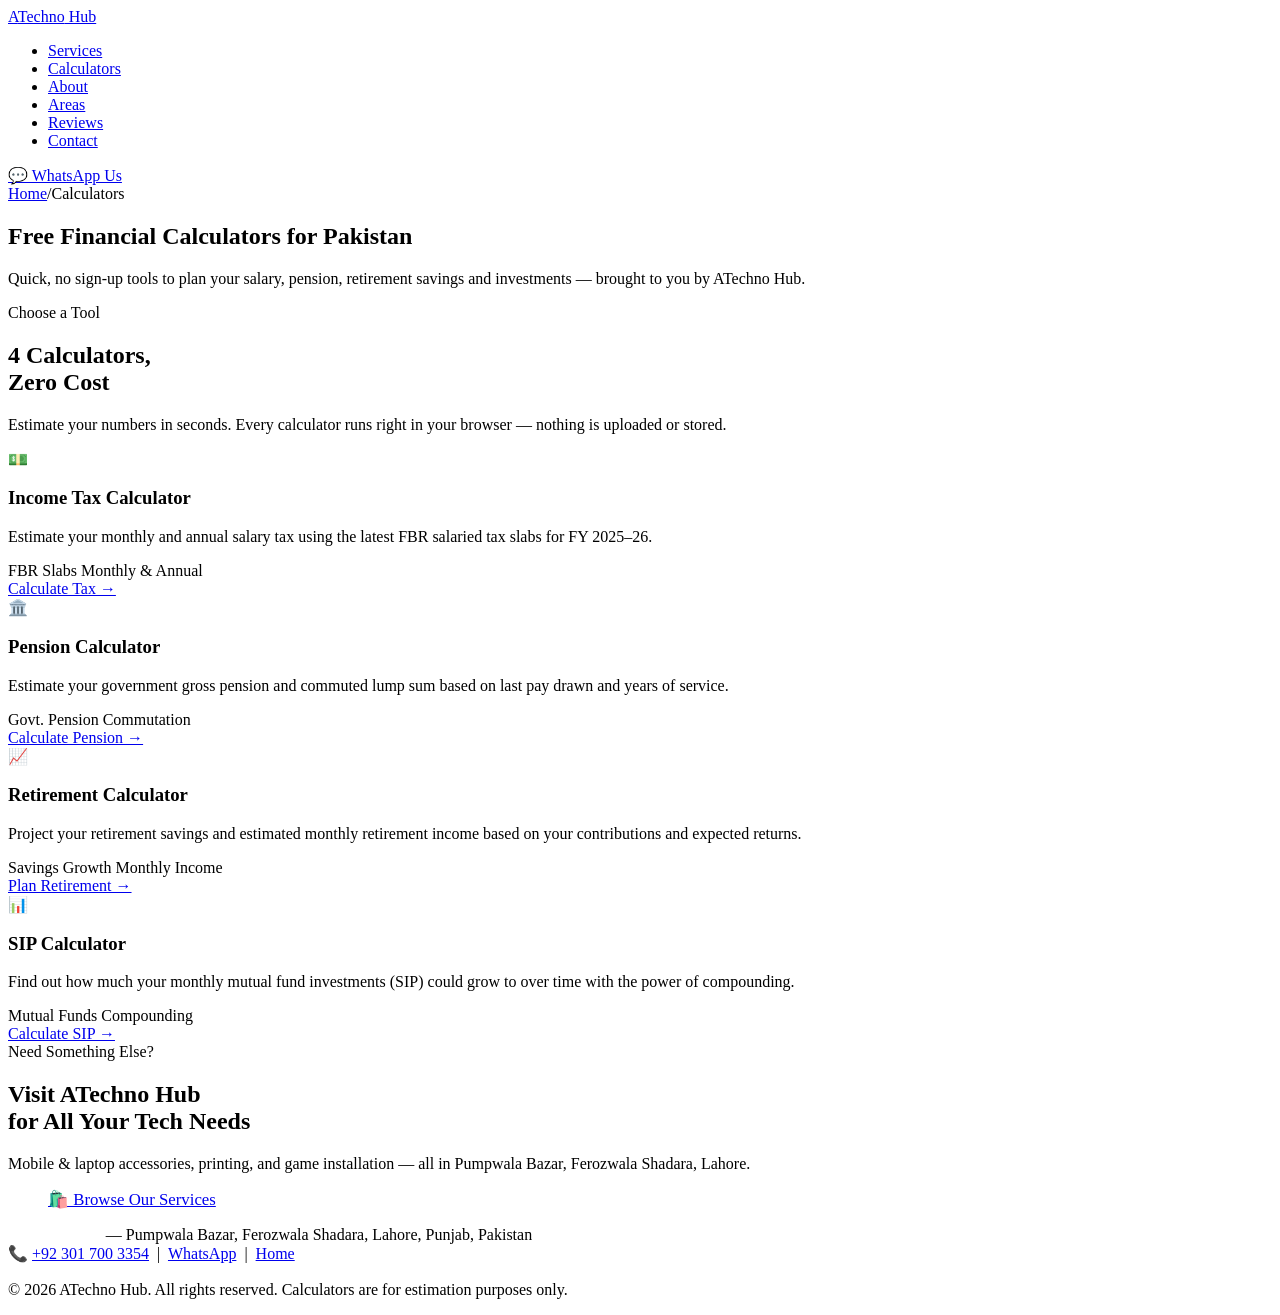
==== calculators.html @ f996f676 "Add files via upload" ====
<!DOCTYPE html>
<html lang="en">
<head>
<meta charset="UTF-8" />
<meta name="viewport" content="width=device-width, initial-scale=1.0" />
<title>Free Financial Calculators — Tax, Pension, Retirement & SIP | ATechno Hub</title>
<meta name="description" content="Free Pakistan financial calculators from ATechno Hub: Income Tax Calculator, Pension Calculator, Retirement Calculator and SIP Calculator. Fast, simple, no sign-up." />
<link rel="preconnect" href="https://fonts.googleapis.com" />
<link rel="preconnect" href="https://fonts.gstatic.com" crossorigin />
<link href="https://fonts.googleapis.com/css2?family=Syne:wght@400;600;700;800&family=Inter:wght@400;500;600&display=swap" rel="stylesheet" />
<link rel="stylesheet" href="assets/styles.css" />
</head>
<body>

<!-- NAV -->
<nav>
  <a href="index.html" class="nav-logo">A<span>Techno</span> Hub</a>
  <ul class="nav-links">
    <li><a href="index.html#services">Services</a></li>
    <li><a href="calculators.html" class="active">Calculators</a></li>
    <li><a href="index.html#about">About</a></li>
    <li><a href="index.html#areas">Areas</a></li>
    <li><a href="index.html#reviews">Reviews</a></li>
    <li><a href="index.html#contact">Contact</a></li>
  </ul>
  <a href="https://wa.me/923017003354" target="_blank" class="nav-cta">💬 WhatsApp Us</a>
</nav>

<!-- PAGE HERO -->
<section class="page-hero">
  <div class="breadcrumb">
    <a href="index.html">Home</a><span class="sep">/</span><span class="current">Calculators</span>
  </div>
  <h1>Free Financial Calculators for Pakistan</h1>
  <p>Quick, no sign-up tools to plan your salary, pension, retirement savings and investments — brought to you by ATechno Hub.</p>
</section>

<!-- CALCULATOR HUB GRID -->
<section id="calc-hub">
  <div class="container">
    <span class="section-label">Choose a Tool</span>
    <h2 class="section-title">4 Calculators,<br/>Zero Cost</h2>
    <p class="section-sub">Estimate your numbers in seconds. Every calculator runs right in your browser — nothing is uploaded or stored.</p>

    <div class="calc-hub-grid">

      <div class="service-card blue">
        <div class="service-icon blue">💵</div>
        <h3>Income Tax Calculator</h3>
        <p>Estimate your monthly and annual salary tax using the latest FBR salaried tax slabs for FY 2025–26.</p>
        <div class="service-tags">
          <span class="tag">FBR Slabs</span>
          <span class="tag">Monthly & Annual</span>
        </div>
        <a href="income-tax-calculator.html" class="card-link" style="margin-top:1rem;">Calculate Tax →</a>
      </div>

      <div class="service-card green">
        <div class="service-icon green">🏛️</div>
        <h3>Pension Calculator</h3>
        <p>Estimate your government gross pension and commuted lump sum based on last pay drawn and years of service.</p>
        <div class="service-tags">
          <span class="tag">Govt. Pension</span>
          <span class="tag">Commutation</span>
        </div>
        <a href="pension-calculator.html" class="card-link" style="margin-top:1rem;">Calculate Pension →</a>
      </div>

      <div class="service-card purple">
        <div class="service-icon purple">📈</div>
        <h3>Retirement Calculator</h3>
        <p>Project your retirement savings and estimated monthly retirement income based on your contributions and expected returns.</p>
        <div class="service-tags">
          <span class="tag">Savings Growth</span>
          <span class="tag">Monthly Income</span>
        </div>
        <a href="retirement-calculator.html" class="card-link" style="margin-top:1rem;">Plan Retirement →</a>
      </div>

      <div class="service-card amber">
        <div class="service-icon amber">📊</div>
        <h3>SIP Calculator</h3>
        <p>Find out how much your monthly mutual fund investments (SIP) could grow to over time with the power of compounding.</p>
        <div class="service-tags">
          <span class="tag">Mutual Funds</span>
          <span class="tag">Compounding</span>
        </div>
        <a href="sip-calculator.html" class="card-link" style="margin-top:1rem;">Calculate SIP →</a>
      </div>

    </div>
  </div>
</section>

<!-- CONTACT CTA -->
<section id="contact">
  <div class="container">
    <span class="section-label">Need Something Else?</span>
    <h2 class="section-title">Visit ATechno Hub<br/>for All Your Tech Needs</h2>
    <p class="section-sub">Mobile & laptop accessories, printing, and game installation — all in Pumpwala Bazar, Ferozwala Shadara, Lahore.</p>
    <a href="index.html#services" class="btn-primary" style="font-size:1.05rem; padding:1rem 2.5rem;">🛍️ Browse Our Services</a>
  </div>
</section>

<!-- FOOTER -->
<footer>
  <p>
    <strong style="color:rgba(255,255,255,0.7);">ATechno Hub</strong> — Pumpwala Bazar, Ferozwala Shadara, Lahore, Punjab, Pakistan<br/>
    📞 <a href="tel:+923017003354">+92 301 700 3354</a> &nbsp;|&nbsp;
    <a href="https://wa.me/923017003354" target="_blank">WhatsApp</a> &nbsp;|&nbsp;
    <a href="index.html">Home</a><br/><br/>
    © 2026 ATechno Hub. All rights reserved. Calculators are for estimation purposes only.
  </p>
</footer>

</body>
</html>
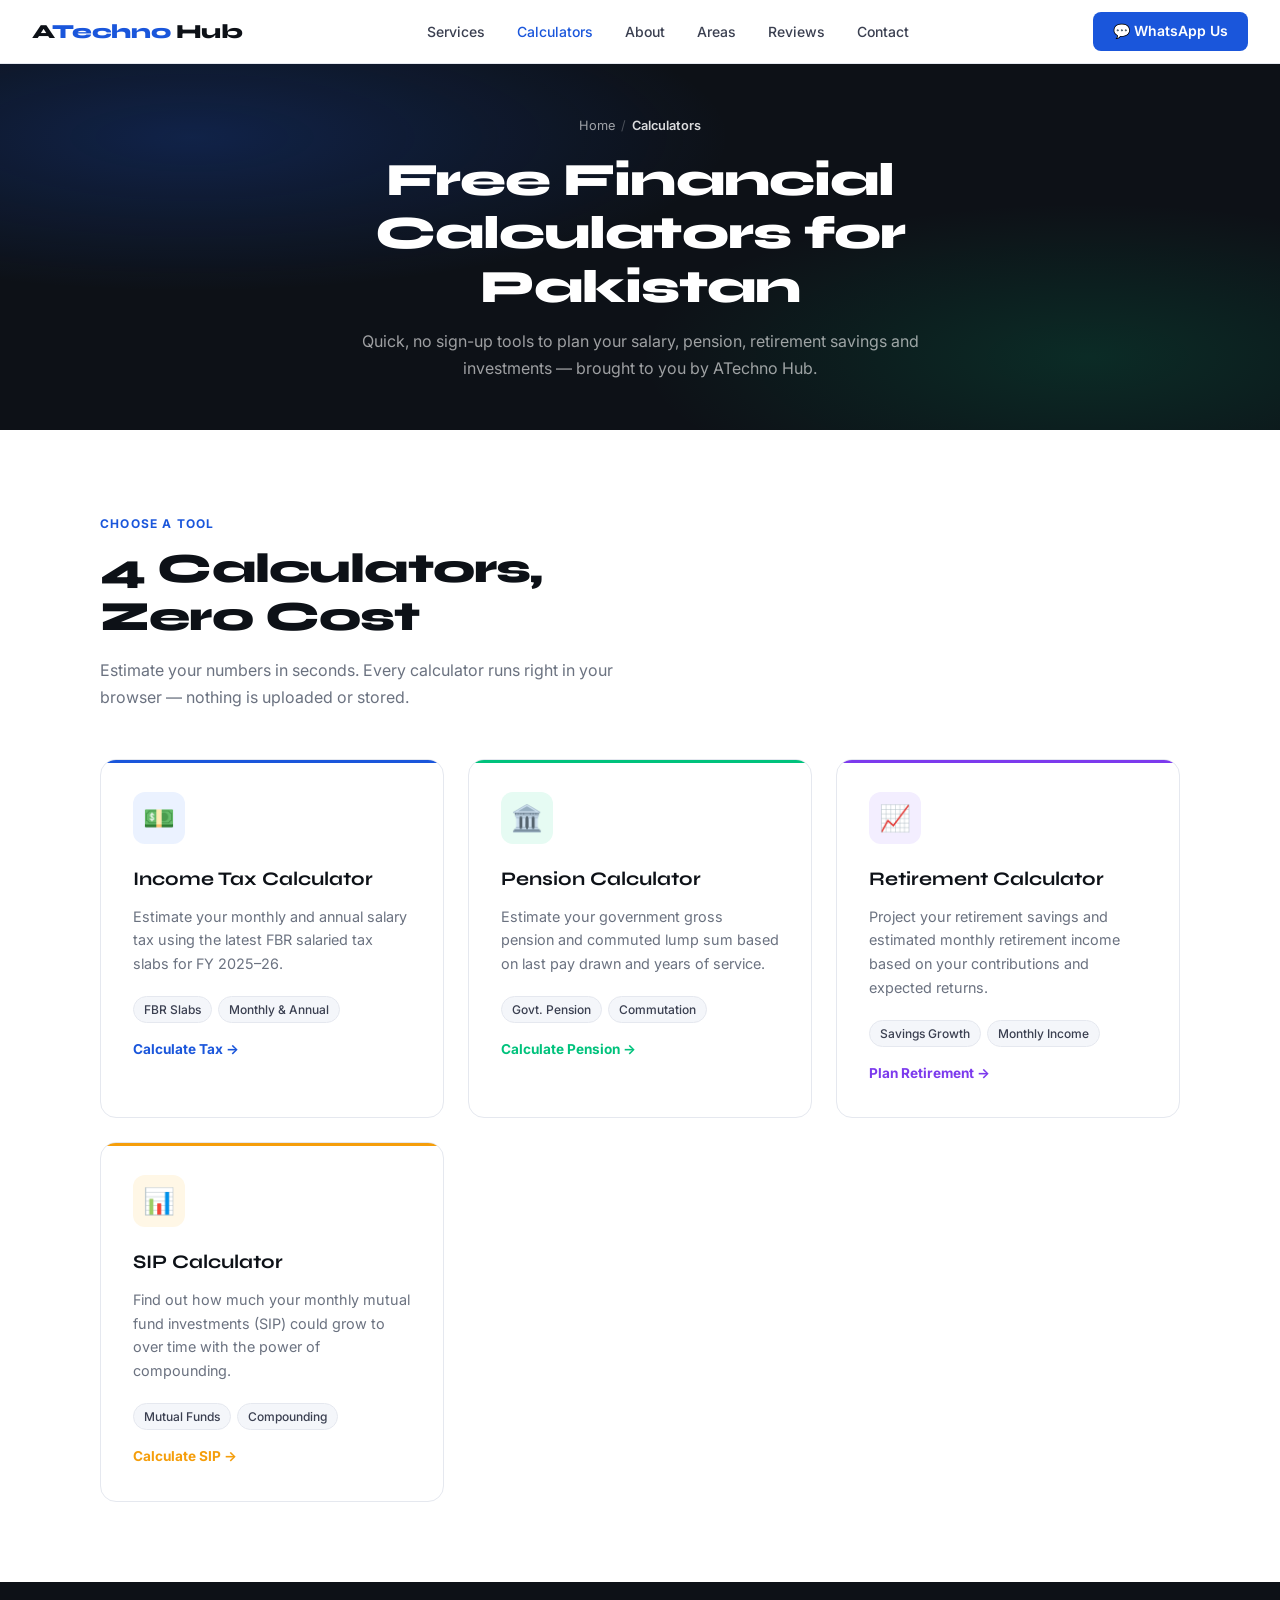
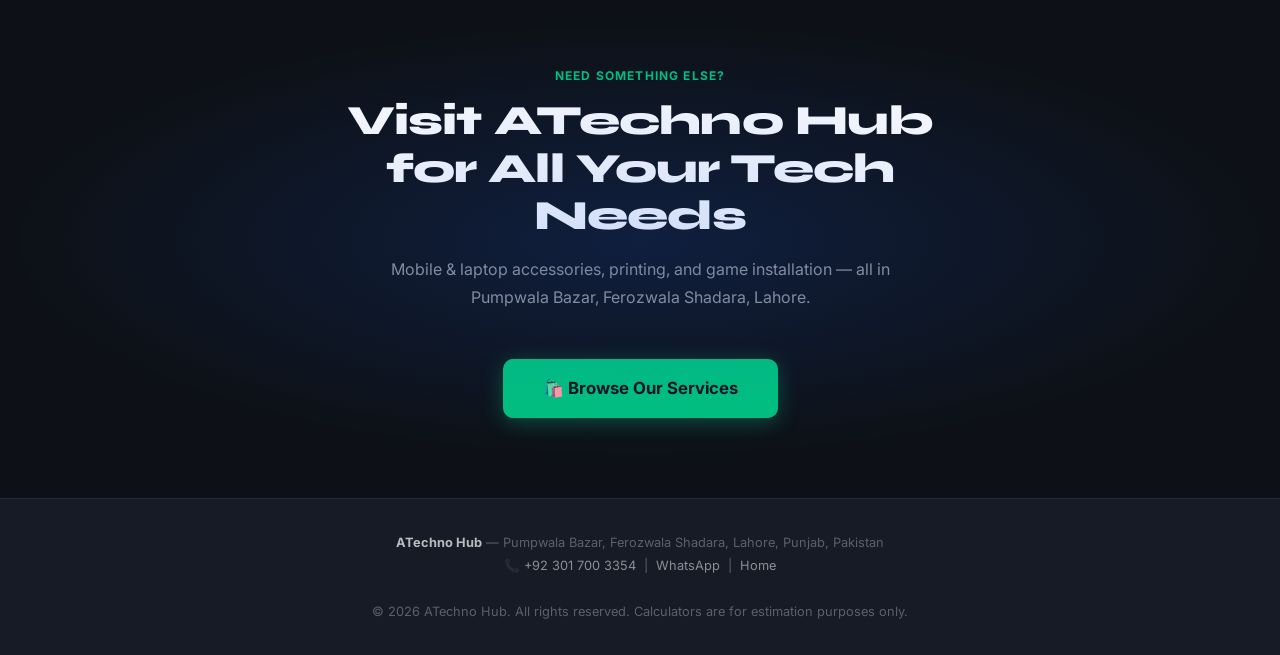
==== commit 9ba80aff: "Add new GitHub files to website (6a6c622d45a90d3f5f94c813)" ====
--- a/calculators.html
+++ b/calculators.html
@@ -8,7 +8,7 @@
 <link rel="preconnect" href="https://fonts.googleapis.com" />
 <link rel="preconnect" href="https://fonts.gstatic.com" crossorigin />
 <link href="https://fonts.googleapis.com/css2?family=Syne:wght@400;600;700;800&family=Inter:wght@400;500;600&display=swap" rel="stylesheet" />
-<link rel="stylesheet" href="assets/styles.css" />
+<link rel="stylesheet" href="styles.css" />
 </head>
 <body>
 
--- a/styles.css
+++ b/styles.css
@@ -0,0 +1,630 @@
+/* ================================
+   ATechno Hub — Shared Stylesheet
+   Used across all pages (home, calculators)
+   ================================ */
+
+*, *::before, *::after { box-sizing: border-box; margin: 0; padding: 0; }
+
+:root {
+  --blue:     #1A56DB;
+  --blue-dk:  #1240A8;
+  --blue-lt:  #EBF2FF;
+  --accent:   #00C27C;
+  --accent-lt:#E6FBF3;
+  --dark:     #0D1117;
+  --dark2:    #161B26;
+  --mid:      #3A3F50;
+  --muted:    #6B7280;
+  --light:    #F4F6FA;
+  --white:    #FFFFFF;
+  --border:   #E5E8EF;
+  --purple:   #7C3AED;
+  --purple-lt:#F3EEFF;
+  --amber:    #F59E0B;
+  --amber-lt: #FFF7E6;
+  --font-display: 'Syne', sans-serif;
+  --font-body:    'Inter', sans-serif;
+}
+
+html { scroll-behavior: smooth; }
+
+body {
+  font-family: var(--font-body);
+  background: var(--white);
+  color: var(--dark);
+  line-height: 1.6;
+  overflow-x: hidden;
+}
+
+/* ── NAV ── */
+nav {
+  position: sticky; top: 0; z-index: 100;
+  background: rgba(255,255,255,0.92);
+  backdrop-filter: blur(12px);
+  border-bottom: 1px solid var(--border);
+  padding: 0 2rem;
+  display: flex; align-items: center; justify-content: space-between;
+  height: 64px;
+}
+.nav-logo {
+  font-family: var(--font-display);
+  font-weight: 800; font-size: 1.25rem;
+  color: var(--dark);
+  text-decoration: none;
+  letter-spacing: -0.02em;
+}
+.nav-logo span { color: var(--blue); }
+.nav-links { display: flex; gap: 2rem; list-style: none; }
+.nav-links a {
+  font-size: 0.875rem; font-weight: 500;
+  color: var(--mid); text-decoration: none;
+  transition: color 0.2s;
+}
+.nav-links a:hover, .nav-links a.active { color: var(--blue); }
+.nav-cta {
+  background: var(--blue); color: var(--white);
+  padding: 0.5rem 1.25rem; border-radius: 8px;
+  font-size: 0.875rem; font-weight: 600;
+  text-decoration: none; transition: background 0.2s;
+  white-space: nowrap;
+}
+.nav-cta:hover { background: var(--blue-dk); }
+
+/* ── HERO (home) ── */
+.hero {
+  background: var(--dark);
+  position: relative;
+  overflow: hidden;
+  padding: 6rem 2rem 5rem;
+  text-align: center;
+}
+.hero::before {
+  content: '';
+  position: absolute; inset: 0;
+  background:
+    radial-gradient(ellipse 60% 50% at 20% 50%, rgba(26,86,219,0.25) 0%, transparent 70%),
+    radial-gradient(ellipse 50% 60% at 80% 30%, rgba(0,194,124,0.15) 0%, transparent 70%);
+  pointer-events: none;
+}
+.hero-eyebrow {
+  display: inline-flex; align-items: center; gap: 6px;
+  background: rgba(0,194,124,0.15);
+  border: 1px solid rgba(0,194,124,0.35);
+  color: var(--accent);
+  font-size: 0.8rem; font-weight: 600;
+  padding: 0.35rem 0.9rem; border-radius: 999px;
+  letter-spacing: 0.04em; text-transform: uppercase;
+  margin-bottom: 1.5rem;
+}
+.hero-eyebrow::before { content: '📍'; font-size: 0.9rem; }
+.hero h1 {
+  font-family: var(--font-display);
+  font-size: clamp(2.4rem, 6vw, 4.2rem);
+  font-weight: 800;
+  color: var(--white);
+  line-height: 1.1;
+  letter-spacing: -0.03em;
+  margin-bottom: 1.25rem;
+  max-width: 780px;
+  margin-left: auto; margin-right: auto;
+}
+.hero h1 .highlight {
+  color: transparent;
+  background: linear-gradient(90deg, #1A56DB, #00C27C);
+  -webkit-background-clip: text;
+  background-clip: text;
+}
+.hero-sub {
+  font-size: 1.1rem; color: rgba(255,255,255,0.65);
+  max-width: 520px; margin: 0 auto 2.5rem;
+  line-height: 1.7;
+}
+.hero-sub span { color: rgba(255,255,255,0.9); font-weight: 500; }
+.hero-btns {
+  display: flex; gap: 1rem;
+  justify-content: center; flex-wrap: wrap;
+  margin-bottom: 3.5rem;
+}
+.btn-primary {
+  display: inline-flex; align-items: center; gap: 8px;
+  background: var(--accent); color: var(--dark);
+  padding: 0.8rem 1.75rem; border-radius: 10px;
+  font-weight: 700; font-size: 0.95rem;
+  text-decoration: none; transition: transform 0.15s, box-shadow 0.15s;
+  box-shadow: 0 4px 20px rgba(0,194,124,0.35);
+  border: none; cursor: pointer;
+}
+.btn-primary:hover { transform: translateY(-2px); box-shadow: 0 8px 28px rgba(0,194,124,0.45); }
+.btn-secondary {
+  display: inline-flex; align-items: center; gap: 8px;
+  background: rgba(255,255,255,0.08);
+  border: 1px solid rgba(255,255,255,0.2);
+  color: var(--white);
+  padding: 0.8rem 1.75rem; border-radius: 10px;
+  font-weight: 600; font-size: 0.95rem;
+  text-decoration: none; transition: background 0.2s;
+}
+.btn-secondary:hover { background: rgba(255,255,255,0.14); }
+.hero-stats {
+  display: flex; justify-content: center; gap: 3rem; flex-wrap: wrap;
+}
+.hero-stat { text-align: center; }
+.hero-stat .num {
+  font-family: var(--font-display);
+  font-size: 2rem; font-weight: 800;
+  color: var(--white); display: block;
+}
+.hero-stat .lbl {
+  font-size: 0.8rem; color: rgba(255,255,255,0.5);
+  text-transform: uppercase; letter-spacing: 0.05em;
+}
+
+/* ── TRUST BAR ── */
+.trust-bar {
+  background: var(--light);
+  border-top: 1px solid var(--border);
+  border-bottom: 1px solid var(--border);
+  padding: 1rem 2rem;
+  display: flex; align-items: center; justify-content: center;
+  gap: 2.5rem; flex-wrap: wrap;
+}
+.trust-item {
+  display: flex; align-items: center; gap: 8px;
+  font-size: 0.85rem; font-weight: 500; color: var(--mid);
+}
+.trust-icon { font-size: 1.1rem; }
+
+/* ── SECTIONS SHARED ── */
+section { padding: 5rem 2rem; }
+.container { max-width: 1080px; margin: 0 auto; }
+.section-label {
+  display: inline-block;
+  font-size: 0.75rem; font-weight: 700;
+  letter-spacing: 0.1em; text-transform: uppercase;
+  color: var(--blue); margin-bottom: 0.75rem;
+}
+.section-title {
+  font-family: var(--font-display);
+  font-size: clamp(1.75rem, 4vw, 2.6rem);
+  font-weight: 800; letter-spacing: -0.02em;
+  color: var(--dark); line-height: 1.15;
+  margin-bottom: 1rem;
+}
+.section-sub {
+  font-size: 1rem; color: var(--muted);
+  max-width: 560px; line-height: 1.7;
+  margin-bottom: 3rem;
+}
+
+/* ── SERVICES ── */
+#services { background: var(--white); }
+.services-grid {
+  display: grid;
+  grid-template-columns: repeat(auto-fit, minmax(300px, 1fr));
+  gap: 1.5rem;
+}
+.service-card {
+  border: 1px solid var(--border);
+  border-radius: 16px;
+  padding: 2rem;
+  transition: box-shadow 0.2s, transform 0.2s;
+  background: var(--white);
+  position: relative; overflow: hidden;
+}
+.service-card::before {
+  content: '';
+  position: absolute; top: 0; left: 0; right: 0;
+  height: 3px;
+  border-radius: 16px 16px 0 0;
+}
+.service-card.blue::before  { background: var(--blue); }
+.service-card.green::before { background: var(--accent); }
+.service-card.purple::before{ background: #7C3AED; }
+.service-card.amber::before { background: var(--amber); }
+.service-card:hover { box-shadow: 0 12px 40px rgba(0,0,0,0.09); transform: translateY(-3px); }
+.service-icon {
+  width: 52px; height: 52px; border-radius: 12px;
+  display: flex; align-items: center; justify-content: center;
+  font-size: 1.6rem; margin-bottom: 1.25rem;
+}
+.service-icon.blue   { background: var(--blue-lt); }
+.service-icon.green  { background: var(--accent-lt); }
+.service-icon.purple { background: #F3EEFF; }
+.service-icon.amber  { background: var(--amber-lt); }
+.service-card h3 {
+  font-family: var(--font-display);
+  font-size: 1.2rem; font-weight: 700;
+  color: var(--dark); margin-bottom: 0.6rem;
+}
+.service-card p { font-size: 0.9rem; color: var(--muted); line-height: 1.65; margin-bottom: 1.25rem; }
+.service-tags { display: flex; flex-wrap: wrap; gap: 6px; }
+.tag {
+  font-size: 0.75rem; font-weight: 500;
+  padding: 3px 10px; border-radius: 999px;
+  border: 1px solid var(--border);
+  color: var(--mid); background: var(--light);
+}
+.card-link {
+  display: inline-flex; align-items: center; gap: 6px;
+  font-size: 0.85rem; font-weight: 700;
+  text-decoration: none;
+}
+.service-card.blue .card-link   { color: var(--blue); }
+.service-card.green .card-link  { color: var(--accent); }
+.service-card.purple .card-link { color: var(--purple); }
+.service-card.amber .card-link  { color: var(--amber); }
+
+/* ── ABOUT ── */
+#about { background: var(--light); }
+.about-grid {
+  display: grid;
+  grid-template-columns: 1fr 1fr;
+  gap: 4rem; align-items: center;
+}
+.about-map {
+  background: var(--white);
+  border: 1px solid var(--border);
+  border-radius: 20px;
+  overflow: hidden;
+  aspect-ratio: 4/3;
+  display: flex; flex-direction: column;
+  align-items: center; justify-content: center;
+  position: relative;
+}
+.map-pin-wrap {
+  display: flex; flex-direction: column; align-items: center; gap: 12px;
+}
+.map-pin {
+  width: 60px; height: 60px;
+  background: var(--blue); border-radius: 50% 50% 50% 0;
+  transform: rotate(-45deg);
+  display: flex; align-items: center; justify-content: center;
+  box-shadow: 0 8px 24px rgba(26,86,219,0.4);
+}
+.map-pin span { transform: rotate(45deg); font-size: 1.5rem; }
+.map-address {
+  text-align: center;
+  font-size: 0.875rem; color: var(--mid); line-height: 1.6;
+}
+.map-address strong { color: var(--dark); display: block; margin-bottom: 4px; }
+.map-link {
+  display: inline-flex; align-items: center; gap: 6px;
+  margin-top: 12px; font-size: 0.8rem; font-weight: 600;
+  color: var(--blue); text-decoration: none;
+  border: 1px solid var(--blue);
+  padding: 6px 16px; border-radius: 8px;
+  transition: background 0.2s;
+}
+.map-link:hover { background: var(--blue-lt); }
+.about-content .section-sub { margin-bottom: 2rem; }
+.about-list { list-style: none; display: flex; flex-direction: column; gap: 12px; margin-bottom: 2rem; }
+.about-list li {
+  display: flex; align-items: flex-start; gap: 10px;
+  font-size: 0.9rem; color: var(--mid); line-height: 1.5;
+}
+.about-list li::before {
+  content: '✓';
+  flex-shrink: 0;
+  width: 22px; height: 22px;
+  background: var(--accent-lt);
+  color: var(--accent);
+  border-radius: 50%;
+  display: flex; align-items: center; justify-content: center;
+  font-size: 0.75rem; font-weight: 700;
+  margin-top: 1px;
+}
+
+/* ── SERVICE AREAS ── */
+#areas { background: var(--white); }
+.areas-grid {
+  display: grid;
+  grid-template-columns: repeat(auto-fit, minmax(200px, 1fr));
+  gap: 1rem;
+}
+.area-card {
+  background: var(--light);
+  border: 1px solid var(--border);
+  border-radius: 12px;
+  padding: 1rem 1.25rem;
+  display: flex; align-items: center; gap: 10px;
+  font-size: 0.9rem; font-weight: 500; color: var(--mid);
+  transition: border-color 0.2s, color 0.2s;
+}
+.area-card:hover { border-color: var(--blue); color: var(--blue); }
+.area-dot {
+  width: 8px; height: 8px; border-radius: 50%;
+  background: var(--blue); flex-shrink: 0;
+}
+.area-dot.secondary { background: var(--muted); }
+
+/* ── REVIEWS ── */
+#reviews { background: var(--light); }
+.reviews-grid {
+  display: grid;
+  grid-template-columns: repeat(auto-fit, minmax(280px, 1fr));
+  gap: 1.5rem;
+}
+.review-card {
+  background: var(--white);
+  border: 1px solid var(--border);
+  border-radius: 16px;
+  padding: 1.5rem;
+}
+.stars { color: #F59E0B; font-size: 1rem; margin-bottom: 0.75rem; }
+.review-text { font-size: 0.9rem; color: var(--mid); line-height: 1.65; margin-bottom: 1.25rem; }
+.reviewer { display: flex; align-items: center; gap: 10px; }
+.reviewer-avatar {
+  width: 36px; height: 36px; border-radius: 50%;
+  background: var(--blue-lt);
+  color: var(--blue);
+  display: flex; align-items: center; justify-content: center;
+  font-size: 0.8rem; font-weight: 700;
+}
+.reviewer-name { font-size: 0.875rem; font-weight: 600; color: var(--dark); }
+.reviewer-loc  { font-size: 0.75rem; color: var(--muted); }
+
+/* ── CONTACT / CTA ── */
+#contact {
+  background: var(--dark);
+  text-align: center;
+  position: relative; overflow: hidden;
+}
+#contact::before {
+  content: '';
+  position: absolute; inset: 0;
+  background: radial-gradient(ellipse 70% 60% at 50% 50%, rgba(26,86,219,0.2) 0%, transparent 70%);
+  pointer-events: none;
+}
+#contact .section-label { color: var(--accent); }
+#contact .section-title { color: var(--white); margin-left: auto; margin-right: auto; max-width: 600px; }
+#contact .section-sub { color: rgba(255,255,255,0.55); margin-left: auto; margin-right: auto; }
+.contact-cards {
+  display: grid;
+  grid-template-columns: repeat(auto-fit, minmax(220px, 1fr));
+  gap: 1rem; margin-bottom: 2.5rem;
+}
+.contact-card {
+  background: rgba(255,255,255,0.06);
+  border: 1px solid rgba(255,255,255,0.12);
+  border-radius: 14px;
+  padding: 1.5rem;
+  text-align: center;
+  text-decoration: none;
+  transition: background 0.2s;
+}
+.contact-card:hover { background: rgba(255,255,255,0.1); }
+.contact-card-icon { font-size: 1.75rem; margin-bottom: 0.6rem; }
+.contact-card-label { font-size: 0.75rem; color: rgba(255,255,255,0.45); text-transform: uppercase; letter-spacing: 0.08em; margin-bottom: 4px; }
+.contact-card-value { font-size: 0.95rem; font-weight: 600; color: var(--white); }
+
+/* ── FOOTER ── */
+footer {
+  background: var(--dark2);
+  border-top: 1px solid rgba(255,255,255,0.07);
+  padding: 2rem;
+  text-align: center;
+}
+footer p { font-size: 0.8rem; color: rgba(255,255,255,0.3); line-height: 1.8; }
+footer a { color: rgba(255,255,255,0.5); text-decoration: none; }
+footer a:hover { color: var(--white); }
+
+/* ================================
+   CALCULATORS — shared components
+   ================================ */
+
+/* Compact page header used on calculators.html and each calculator page */
+.page-hero {
+  background: var(--dark);
+  position: relative; overflow: hidden;
+  padding: 3.25rem 2rem 3rem;
+  text-align: center;
+}
+.page-hero::before {
+  content: '';
+  position: absolute; inset: 0;
+  background:
+    radial-gradient(ellipse 60% 60% at 15% 20%, rgba(26,86,219,0.25) 0%, transparent 70%),
+    radial-gradient(ellipse 50% 60% at 85% 80%, rgba(0,194,124,0.15) 0%, transparent 70%);
+  pointer-events: none;
+}
+.breadcrumb {
+  position: relative;
+  display: flex; align-items: center; justify-content: center; gap: 6px;
+  font-size: 0.8rem; color: rgba(255,255,255,0.45);
+  margin-bottom: 1.1rem; flex-wrap: wrap;
+}
+.breadcrumb a { color: rgba(255,255,255,0.6); text-decoration: none; }
+.breadcrumb a:hover { color: var(--accent); }
+.breadcrumb .sep { color: rgba(255,255,255,0.25); }
+.breadcrumb .current { color: rgba(255,255,255,0.85); font-weight: 600; }
+.page-hero h1 {
+  position: relative;
+  font-family: var(--font-display);
+  font-size: clamp(1.9rem, 4.4vw, 2.9rem);
+  font-weight: 800; color: var(--white);
+  letter-spacing: -0.02em; line-height: 1.15;
+  max-width: 700px; margin: 0 auto 0.85rem;
+}
+.page-hero p {
+  position: relative;
+  font-size: 1rem; color: rgba(255,255,255,0.6);
+  max-width: 560px; margin: 0 auto; line-height: 1.7;
+}
+
+/* Calculators hub grid */
+#calc-hub { background: var(--white); }
+.calc-hub-grid {
+  display: grid;
+  grid-template-columns: repeat(auto-fit, minmax(280px, 1fr));
+  gap: 1.5rem;
+}
+
+/* Calculator working area */
+.calc-section { background: var(--light); padding: 3.5rem 2rem; }
+.calc-layout {
+  display: grid;
+  grid-template-columns: 1.1fr 0.9fr;
+  gap: 2rem; align-items: start;
+}
+@media (max-width: 860px) {
+  .calc-layout { grid-template-columns: 1fr; }
+}
+
+.calc-card {
+  background: var(--white);
+  border: 1px solid var(--border);
+  border-radius: 18px;
+  padding: 2rem;
+}
+.calc-card h2 {
+  font-family: var(--font-display);
+  font-size: 1.2rem; font-weight: 700;
+  margin-bottom: 1.5rem; color: var(--dark);
+}
+
+.form-group { margin-bottom: 1.25rem; }
+.form-group label {
+  display: block;
+  font-size: 0.82rem; font-weight: 600;
+  color: var(--mid); margin-bottom: 0.5rem;
+}
+.form-group .hint { font-size: 0.75rem; color: var(--muted); margin-top: 0.4rem; }
+.form-row { display: grid; grid-template-columns: 1fr 1fr; gap: 1rem; }
+@media (max-width: 480px) { .form-row { grid-template-columns: 1fr; } }
+
+input[type="number"], input[type="text"], select {
+  width: 100%;
+  border: 1.5px solid var(--border);
+  border-radius: 10px;
+  padding: 0.72rem 0.9rem;
+  font-family: var(--font-body);
+  font-size: 0.95rem; color: var(--dark);
+  background: var(--white);
+  transition: border-color 0.15s, box-shadow 0.15s;
+}
+input[type="number"]:focus, input[type="text"]:focus, select:focus {
+  outline: none;
+  border-color: var(--blue);
+  box-shadow: 0 0 0 3px rgba(26,86,219,0.12);
+}
+
+.toggle-group {
+  display: inline-flex; background: var(--light);
+  border: 1px solid var(--border); border-radius: 10px;
+  padding: 4px; margin-bottom: 1.5rem;
+}
+.toggle-group button {
+  border: none; background: transparent;
+  font-family: var(--font-body); font-weight: 600; font-size: 0.85rem;
+  color: var(--muted); padding: 0.55rem 1.1rem; border-radius: 7px;
+  cursor: pointer; transition: background 0.15s, color 0.15s;
+}
+.toggle-group button.active { background: var(--blue); color: var(--white); }
+
+.calc-btn {
+  width: 100%;
+  background: var(--blue); color: var(--white);
+  border: none; border-radius: 10px;
+  padding: 0.85rem; font-family: var(--font-body);
+  font-weight: 700; font-size: 0.95rem;
+  cursor: pointer; transition: background 0.15s;
+  margin-top: 0.5rem;
+}
+.calc-btn:hover { background: var(--blue-dk); }
+
+/* Results panel */
+.result-card {
+  background: var(--dark);
+  border-radius: 18px;
+  padding: 2rem;
+  position: sticky; top: 84px;
+}
+.result-card h2 {
+  font-family: var(--font-display);
+  font-size: 1.1rem; font-weight: 700;
+  color: var(--white); margin-bottom: 1.5rem;
+}
+.result-hero {
+  text-align: center;
+  padding: 1.25rem 1rem;
+  background: rgba(255,255,255,0.06);
+  border: 1px solid rgba(255,255,255,0.1);
+  border-radius: 14px;
+  margin-bottom: 1.25rem;
+}
+.result-hero .lbl { font-size: 0.75rem; color: rgba(255,255,255,0.5); text-transform: uppercase; letter-spacing: 0.06em; margin-bottom: 6px; }
+.result-hero .val { font-family: var(--font-display); font-size: 1.9rem; font-weight: 800; color: var(--accent); }
+.result-grid { display: flex; flex-direction: column; gap: 0.7rem; }
+.result-row {
+  display: flex; align-items: center; justify-content: space-between;
+  padding: 0.7rem 0.9rem;
+  background: rgba(255,255,255,0.05);
+  border-radius: 10px;
+  font-size: 0.85rem;
+}
+.result-row .k { color: rgba(255,255,255,0.55); }
+.result-row .v { color: var(--white); font-weight: 700; }
+
+.bar-chart { margin-top: 1.25rem; }
+.bar-row { margin-bottom: 0.8rem; }
+.bar-row .bar-label { display: flex; justify-content: space-between; font-size: 0.78rem; color: rgba(255,255,255,0.6); margin-bottom: 5px; }
+.bar-track { background: rgba(255,255,255,0.08); border-radius: 999px; height: 9px; overflow: hidden; }
+.bar-fill { height: 100%; border-radius: 999px; }
+.bar-fill.invested { background: var(--blue); }
+.bar-fill.returns { background: var(--accent); }
+
+.disclaimer-box {
+  display: flex; gap: 10px;
+  background: var(--amber-lt);
+  border: 1px solid #F5D999;
+  border-radius: 12px;
+  padding: 0.9rem 1.1rem;
+  font-size: 0.8rem; color: #8A5A00;
+  line-height: 1.6;
+  margin-top: 1.5rem;
+}
+.disclaimer-box a { color: var(--blue-dk); font-weight: 600; }
+
+/* Slab / breakdown table */
+.slab-table { width: 100%; border-collapse: collapse; margin-top: 1rem; font-size: 0.82rem; }
+.slab-table th {
+  text-align: left; color: var(--muted); font-weight: 600;
+  padding: 0.6rem 0.7rem; border-bottom: 1px solid var(--border);
+  text-transform: uppercase; letter-spacing: 0.04em; font-size: 0.7rem;
+}
+.slab-table td { padding: 0.65rem 0.7rem; border-bottom: 1px solid var(--border); color: var(--mid); }
+.slab-table tr.active-slab td { background: var(--blue-lt); color: var(--dark); font-weight: 600; }
+.slab-table tr:last-child td { border-bottom: none; }
+
+/* Info / explainer section on calculator pages */
+.calc-info { background: var(--white); padding: 4rem 2rem; }
+.calc-info-grid {
+  display: grid;
+  grid-template-columns: repeat(auto-fit, minmax(240px, 1fr));
+  gap: 1.5rem;
+}
+.info-card {
+  border: 1px solid var(--border); border-radius: 14px;
+  padding: 1.5rem;
+}
+.info-card h3 { font-family: var(--font-display); font-size: 1rem; margin-bottom: 0.5rem; color: var(--dark); }
+.info-card p { font-size: 0.87rem; color: var(--muted); line-height: 1.65; }
+
+/* RESPONSIVE (shared) */
+@media (max-width: 768px) {
+  nav { padding: 0 1rem; }
+  .nav-links { display: none; }
+  .hero { padding: 4rem 1.25rem 3.5rem; }
+  .hero-stats { gap: 2rem; }
+  section { padding: 3.5rem 1.25rem; }
+  .about-grid { grid-template-columns: 1fr; gap: 2rem; }
+  .about-map { min-height: 240px; }
+  .trust-bar { gap: 1.25rem; }
+  .page-hero { padding: 2.5rem 1.25rem 2.25rem; }
+  .calc-section { padding: 2.5rem 1.25rem; }
+  .result-card { position: static; }
+}
+
+@media (prefers-reduced-motion: reduce) {
+  * { transition: none !important; animation: none !important; }
+}
